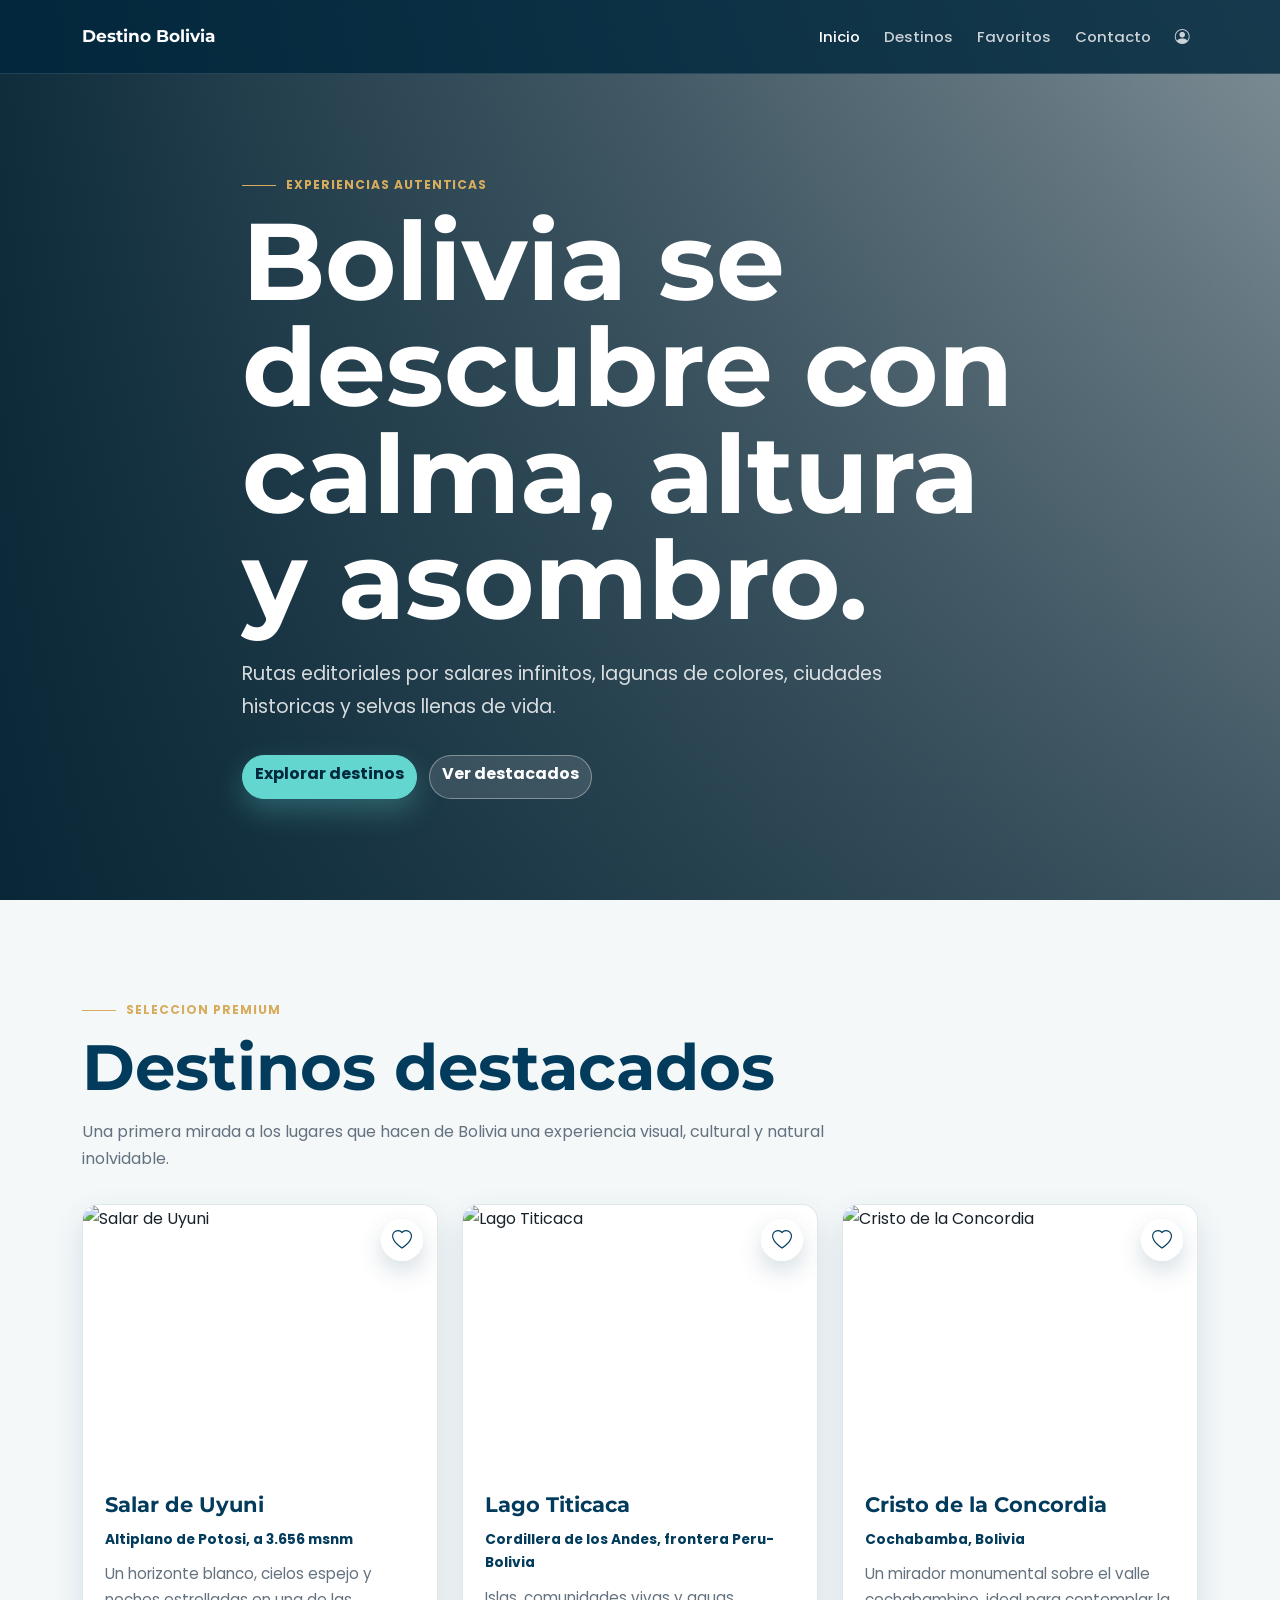
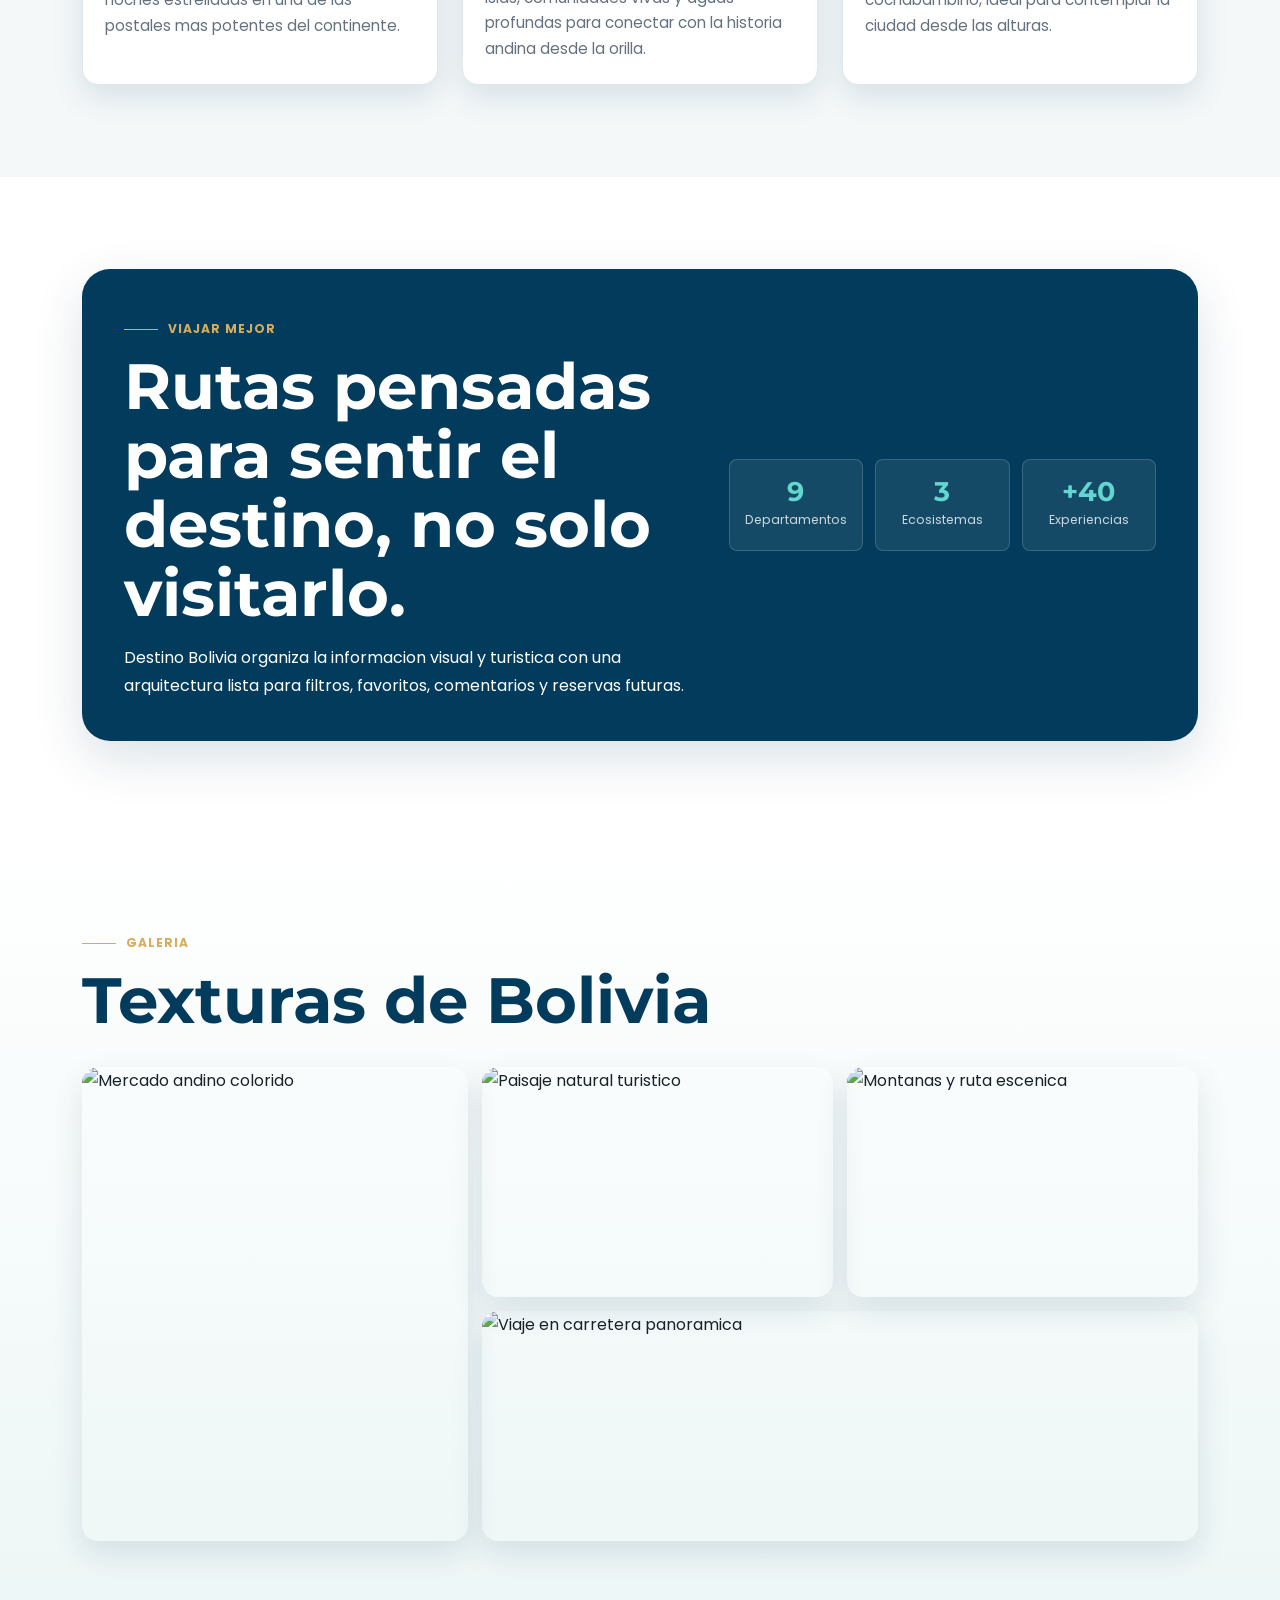
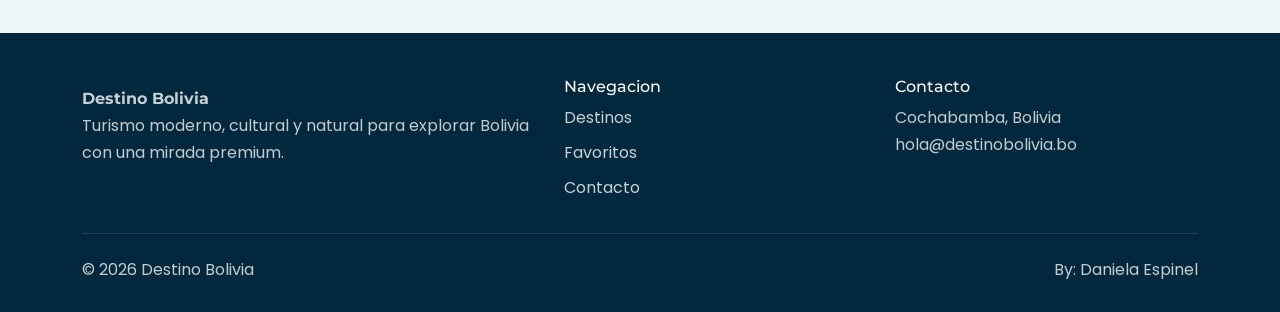
==== index.html @ abcbc20e "segundo comit" ====
<!DOCTYPE html>
<html lang="es">
<head>
  <meta charset="UTF-8">
  <meta name="viewport" content="width=device-width, initial-scale=1.0">
  <meta name="description" content="Destino Bolivia: experiencias turisticas premium por los paisajes, cultura y aventura de Bolivia.">
  <title>Destino Bolivia | Turismo premium</title>
  <link rel="preconnect" href="https://fonts.googleapis.com">
  <link rel="preconnect" href="https://fonts.gstatic.com" crossorigin>
  <link href="https://fonts.googleapis.com/css2?family=Montserrat:wght@500;600;700&family=Poppins:wght@300;400;500;600;700&display=swap" rel="stylesheet">
  <link href="https://cdn.jsdelivr.net/npm/bootstrap@5.3.3/dist/css/bootstrap.min.css" rel="stylesheet">
  <link href="https://cdn.jsdelivr.net/npm/bootstrap-icons@1.11.3/font/bootstrap-icons.min.css" rel="stylesheet">
  <link rel="stylesheet" href="css/style.css">
  <link rel="stylesheet" href="css/animations.css">
  <link rel="stylesheet" href="css/responsive.css">
</head>
<body>
  <header class="site-header">
    <nav class="navbar navbar-expand-lg navbar-dark site-nav fixed-top" data-bs-theme="dark">
      <div class="container">
        <a class="navbar-brand site-nav__brand" href="index.html">Destino Bolivia</a>
        <button class="navbar-toggler site-nav__toggle" type="button" data-bs-toggle="collapse" data-bs-target="#mainNavbar" aria-controls="mainNavbar" aria-expanded="false" aria-label="Abrir navegacion">
          <span class="navbar-toggler-icon"></span>
        </button>
        <div class="collapse navbar-collapse site-nav__menu" id="mainNavbar">
          <ul class="navbar-nav ms-auto align-items-lg-center gap-lg-2">
            <li class="nav-item"><a class="nav-link" href="index.html">Inicio</a></li>
            <li class="nav-item"><a class="nav-link" href="destinos.html">Destinos</a></li>
            <li class="nav-item"><a class="nav-link" href="favoritos.html">Favoritos</a></li>
            <li class="nav-item"><a class="nav-link" href="contacto.html">Contacto</a></li>
            <li class="nav-item">
              <button class="nav-link nav-user-button js-login-trigger" type="button" data-bs-toggle="modal" data-bs-target="#loginModal" aria-label="Iniciar sesion">
                <i class="bi bi-person-circle" aria-hidden="true"></i>
              </button>
            </li>
          </ul>
        </div>
      </div>
    </nav>
  </header>

  <main>
    <section class="hero hero--home">
      <div class="hero__media" role="img" aria-label="Salar de Uyuni durante el atardecer"></div>
      <div class="hero__overlay"></div>
      <div class="container hero__content reveal-up">
        <span class="section-kicker">Experiencias autenticas</span>
        <h1 class="hero__title">Bolivia se descubre con calma, altura y asombro.</h1>
        <p class="hero__text">Rutas editoriales por salares infinitos, lagunas de colores, ciudades historicas y selvas llenas de vida.</p>
        <div class="hero__actions">
          <a href="destinos.html" class="btn btn-brand">Explorar destinos</a>
          <a href="#destacados" class="btn btn-glass">Ver destacados</a>
        </div>
      </div>
    </section>

    <section class="section section--soft" id="destacados">
      <div class="container">
        <div class="section__header">
          <span class="section-kicker">Seleccion premium</span>
          <h2 class="section__title">Destinos destacados</h2>
          <p class="section__lead">Una primera mirada a los lugares que hacen de Bolivia una experiencia visual, cultural y natural inolvidable.</p>
        </div>
        <div class="row g-4">
          <div class="col-12 col-md-6 col-xl-4">
            <article class="destination-card">
              <img class="destination-card__image" src="https://images.unsplash.com/photo-1547234935-80c7145ec969?auto=format&fit=crop&w=900&q=80" alt="Salar de Uyuni">
              <div class="destination-card__body">
                <div class="destination-card__header">
                  <h3 class="destination-card__title">Salar de Uyuni</h3>
                  <button class="btn-icon js-favorite" type="button" data-destination-id="salar-uyuni" data-destination-name="Salar de Uyuni" aria-label="Agregar Salar de Uyuni a favoritos" aria-pressed="false">
                    <i class="bi bi-heart" aria-hidden="true"></i>
                  </button>
                </div>
                <p class="destination-card__location">Altiplano de Potosi, a 3.656 msnm</p>
                <p class="destination-card__text">Un horizonte blanco, cielos espejo y noches estrelladas en una de las postales mas potentes del continente.</p>
              </div>
            </article>
          </div>
          <div class="col-12 col-md-6 col-xl-4">
            <article class="destination-card">
              <img class="destination-card__image" src="https://images.unsplash.com/photo-1580619305218-8423a7ef79b4?auto=format&fit=crop&w=900&q=80" alt="Lago Titicaca">
              <div class="destination-card__body">
                <div class="destination-card__header">
                  <h3 class="destination-card__title">Lago Titicaca</h3>
                  <button class="btn-icon js-favorite" type="button" data-destination-id="lago-titicaca" data-destination-name="Lago Titicaca" aria-label="Agregar Lago Titicaca a favoritos" aria-pressed="false">
                    <i class="bi bi-heart" aria-hidden="true"></i>
                  </button>
                </div>
                <p class="destination-card__location">Cordillera de los Andes, frontera Peru-Bolivia</p>
                <p class="destination-card__text">Islas, comunidades vivas y aguas profundas para conectar con la historia andina desde la orilla.</p>
              </div>
            </article>
          </div>
          <div class="col-12 col-md-6 col-xl-4">
            <article class="destination-card">
              <img class="destination-card__image" src="https://images.unsplash.com/photo-1599930113854-d6d7fd521f10?auto=format&fit=crop&w=900&q=80" alt="Cristo de la Concordia">
              <div class="destination-card__body">
                <div class="destination-card__header">
                  <h3 class="destination-card__title">Cristo de la Concordia</h3>
                  <button class="btn-icon js-favorite" type="button" data-destination-id="cristo-concordia" data-destination-name="Cristo de la Concordia" aria-label="Agregar Cristo de la Concordia a favoritos" aria-pressed="false">
                    <i class="bi bi-heart" aria-hidden="true"></i>
                  </button>
                </div>
                <p class="destination-card__location">Cochabamba, Bolivia</p>
                <p class="destination-card__text">Un mirador monumental sobre el valle cochabambino, ideal para contemplar la ciudad desde las alturas.</p>
              </div>
            </article>
          </div>
        </div>
      </div>
    </section>

    <section class="section">
      <div class="container">
        <div class="info-band">
          <div class="info-band__content">
            <span class="section-kicker">Viajar mejor</span>
            <h2 class="section__title">Rutas pensadas para sentir el destino, no solo visitarlo.</h2>
            <p class="section__lead">Destino Bolivia organiza la informacion visual y turistica con una arquitectura lista para filtros, favoritos, comentarios y reservas futuras.</p>
          </div>
          <div class="info-band__stats">
            <div class="stat-item">
              <strong>9</strong>
              <span>Departamentos</span>
            </div>
            <div class="stat-item">
              <strong>3</strong>
              <span>Ecosistemas</span>
            </div>
            <div class="stat-item">
              <strong>+40</strong>
              <span>Experiencias</span>
            </div>
          </div>
        </div>
      </div>
    </section>

    <section class="section section--gallery">
      <div class="container">
        <div class="section__header">
          <span class="section-kicker">Galeria</span>
          <h2 class="section__title">Texturas de Bolivia</h2>
        </div>
        <div class="gallery-grid">
          <img class="gallery-grid__item gallery-grid__item--tall" src="https://images.unsplash.com/photo-1544735716-392fe2489ffa?auto=format&fit=crop&w=800&q=80" alt="Mercado andino colorido">
          <img class="gallery-grid__item" src="https://images.unsplash.com/photo-1500530855697-b586d89ba3ee?auto=format&fit=crop&w=800&q=80" alt="Paisaje natural turistico">
          <img class="gallery-grid__item" src="https://images.unsplash.com/photo-1501785888041-af3ef285b470?auto=format&fit=crop&w=800&q=80" alt="Montanas y ruta escenica">
          <img class="gallery-grid__item gallery-grid__item--wide" src="https://images.unsplash.com/photo-1530789253388-582c481c54b0?auto=format&fit=crop&w=1000&q=80" alt="Viaje en carretera panoramica">
        </div>
      </div>
    </section>
  </main>

  <div class="modal fade" id="loginModal" tabindex="-1" aria-labelledby="loginModalLabel" aria-hidden="true">
    <div class="modal-dialog modal-dialog-centered">
      <div class="modal-content">
        <div class="modal-header">
          <h2 class="modal-title fs-5" id="loginModalLabel">Iniciar Sesión</h2>
          <button type="button" class="btn-close" data-bs-dismiss="modal" aria-label="Cerrar"></button>
        </div>
        <form class="modal-body">
          <div class="mb-3">
            <label class="form-label" for="loginUserIndex">Nombre de usuario</label>
            <input class="form-control" type="text" id="loginUserIndex" name="usuario" autocomplete="username" required>
          </div>
          <div>
            <label class="form-label" for="loginPasswordIndex">Contraseña</label>
            <input class="form-control" type="password" id="loginPasswordIndex" name="password" autocomplete="current-password" required>
          </div>
        </form>
        <div class="modal-footer">
          <button type="button" class="btn btn-outline-brand" data-bs-dismiss="modal">Cancelar</button>
          <button type="button" class="btn btn-brand" data-bs-dismiss="modal">Ingresar</button>
        </div>
      </div>
    </div>
  </div>

  <footer class="site-footer">
    <div class="container">
      <div class="site-footer__grid">
        <div>
          <a class="site-footer__brand" href="index.html">Destino Bolivia</a>
          <p>Turismo moderno, cultural y natural para explorar Bolivia con una mirada premium.</p>
        </div>
        <div>
          <h3>Navegacion</h3>
          <a href="destinos.html">Destinos</a>
          <a href="favoritos.html">Favoritos</a>
          <a href="contacto.html">Contacto</a>
        </div>
        <div>
          <h3>Contacto</h3>
          <p>Cochabamba, Bolivia<br>hola@destinobolivia.bo</p>
        </div>
      </div>
      <div class="site-footer__bottom">
        <span>&copy; 2026 Destino Bolivia</span>
        <span>By: Daniela Espinel</span>
      </div>
    </div>
  </footer>

  <script src="https://cdn.jsdelivr.net/npm/bootstrap@5.3.3/dist/js/bootstrap.bundle.min.js"></script>
  <script src="js/data.js"></script>
  <script src="js/app.js"></script>
  <script src="js/favoritos.js"></script>
</body>
</html>
---- css/style.css ----
:root {
  --color-primary: #023b5b;
  --color-primary-dark: #01283d;
  --color-turquoise: #62d6cf;
  --color-gold: #d7ad5d;
  --color-white: #ffffff;
  --color-ink: #18222b;
  --color-muted: #64727f;
  --color-soft: #f4f8f9;
  --color-border: rgba(2, 59, 91, 0.12);
  --font-body: "Poppins", sans-serif;
  --font-heading: "Montserrat", sans-serif;
  --shadow-soft: 0 18px 50px rgba(2, 59, 91, 0.14);
  --shadow-card: 0 12px 32px rgba(2, 59, 91, 0.12);
  --radius-sm: 8px;
  --radius-md: 16px;
  --radius-lg: 28px;
  --nav-height: 74px;
}

* {
  box-sizing: border-box;
}

html {
  scroll-behavior: smooth;
}

body {
  margin: 0;
  overflow-x: hidden;
  background: var(--color-white);
  color: var(--color-ink);
  font-family: var(--font-body);
  line-height: 1.7;
}

img {
  display: block;
  max-width: 100%;
}

a {
  color: inherit;
  text-decoration: none;
}

::selection {
  background: var(--color-turquoise);
  color: var(--color-primary-dark);
}

.section {
  padding: 72px 0;
}

.section--soft {
  background: var(--color-soft);
}

.section--gallery {
  background: linear-gradient(180deg, var(--color-white), #edf6f6);
}

.section__header {
  max-width: 760px;
  margin-bottom: 32px;
}

.section__title {
  margin: 0;
  color: var(--color-primary);
  font-family: var(--font-heading);
  font-size: clamp(2rem, 7vw, 4rem);
  font-weight: 700;
  line-height: 1.08;
}

.section__lead {
  margin: 16px 0 0;
  color: var(--color-muted);
  font-size: 1rem;
}

.section-kicker {
  display: inline-flex;
  align-items: center;
  gap: 10px;
  margin-bottom: 12px;
  color: var(--color-gold);
  font-size: 0.76rem;
  font-weight: 700;
  letter-spacing: 0.08em;
  text-transform: uppercase;
}

.section-kicker::before {
  width: 34px;
  height: 1px;
  background: currentColor;
  content: "";
}

.min-vh-60 {
  min-height: 60vh;
}

/* Navigation */
.site-nav {
  min-height: var(--nav-height);
  background: rgba(1, 40, 61, 0.82);
  border-bottom: 1px solid rgba(255, 255, 255, 0.12);
  backdrop-filter: blur(18px);
}

.site-nav__brand,
.site-footer__brand {
  color: var(--color-white);
  font-family: var(--font-heading);
  font-weight: 700;
}

.site-nav__brand {
  font-size: 1.05rem;
}

.site-nav .nav-link {
  color: rgba(255, 255, 255, 0.78);
  font-size: 0.93rem;
  font-weight: 500;
}

.site-nav .nav-link:hover,
.site-nav .nav-link.active {
  color: var(--color-white);
}

.site-nav--scrolled {
  background: rgba(1, 40, 61, 0.94);
  box-shadow: 0 10px 34px rgba(1, 40, 61, 0.22);
}

.site-nav__toggle {
  border-color: rgba(255, 255, 255, 0.28);
}

/* Buttons */
.btn {
  min-height: 44px;
  border-radius: 999px;
  font-weight: 700;
}

.btn-brand {
  border: 1px solid var(--color-turquoise);
  background: var(--color-turquoise);
  color: var(--color-primary-dark);
  box-shadow: 0 12px 28px rgba(98, 214, 207, 0.28);
}

.btn-brand:hover {
  border-color: var(--color-gold);
  background: var(--color-gold);
  color: var(--color-primary-dark);
}

.btn-glass {
  border: 1px solid rgba(255, 255, 255, 0.36);
  background: rgba(255, 255, 255, 0.12);
  color: var(--color-white);
  backdrop-filter: blur(12px);
}

.btn-glass:hover {
  background: rgba(255, 255, 255, 0.22);
  color: var(--color-white);
}

.btn-outline-brand {
  border: 1px solid var(--color-primary);
  color: var(--color-primary);
}

.btn-outline-brand:hover {
  background: var(--color-primary);
  color: var(--color-white);
}

.nav-user-button {
  display: inline-flex;
  align-items: center;
  justify-content: center;
  border: 0;
  background: transparent;
  font-size: 1.35rem;
}

.nav-user-button i {
  pointer-events: none;
}

.btn-icon {
  position: absolute;
  top: 14px;
  right: 14px;
  z-index: 2;
  display: grid;
  place-items: center;
  width: 42px;
  height: 42px;
  padding: 0;
  border: 0;
  border-radius: 50%;
  background: rgba(255, 255, 255, 0.92);
  color: var(--color-primary);
  box-shadow: 0 10px 24px rgba(2, 59, 91, 0.18);
  font-size: 1.25rem;
  line-height: 1;
  backdrop-filter: blur(10px);
}

.btn-icon.is-active {
  color: #d9273e;
}

.btn-icon i {
  pointer-events: none;
}

/* Hero */
.hero {
  position: relative;
  min-height: 100svh;
  display: grid;
  align-items: center;
  padding: calc(var(--nav-height) + 48px) 0 56px;
  color: var(--color-white);
  isolation: isolate;
}

.hero__media,
.hero__overlay {
  position: absolute;
  inset: 0;
  z-index: -2;
}

.hero__media {
  background-image: url("https://images.unsplash.com/photo-1547234935-80c7145ec969?auto=format&fit=crop&w=1800&q=80");
  background-position: center;
  background-size: cover;
}

.hero__overlay {
  z-index: -1;
  background:
    linear-gradient(90deg, rgba(1, 32, 48, 0.9) 0%, rgba(1, 32, 48, 0.58) 48%, rgba(1, 32, 48, 0.2) 100%),
    linear-gradient(180deg, rgba(1, 32, 48, 0.38), rgba(1, 32, 48, 0.7));
}

.hero__content {
  max-width: 820px;
}

.hero__title {
  margin: 0;
  font-family: var(--font-heading);
  font-size: clamp(2.7rem, 13vw, 6.8rem);
  font-weight: 700;
  line-height: 0.98;
}

.hero__text {
  max-width: 650px;
  margin: 24px 0 0;
  color: rgba(255, 255, 255, 0.82);
  font-size: clamp(1rem, 3.5vw, 1.2rem);
}

.hero__actions {
  display: flex;
  flex-wrap: wrap;
  gap: 12px;
  margin-top: 32px;
}

/* Cards */
.destination-card {
  position: relative;
  height: 100%;
  overflow: hidden;
  border: 1px solid var(--color-border);
  border-radius: var(--radius-md);
  background: var(--color-white);
  box-shadow: var(--shadow-card);
}

.destination-card__image {
  width: 100%;
  aspect-ratio: 4 / 3;
  object-fit: cover;
}

.destination-card__body {
  padding: 22px;
}

.destination-card__header {
  display: flex;
  align-items: flex-start;
  justify-content: space-between;
  gap: 14px;
}

.destination-card__tag {
  color: var(--color-gold);
  font-size: 0.76rem;
  font-weight: 700;
  text-transform: uppercase;
}

.destination-card__title {
  margin: 0 0 10px;
  color: var(--color-primary);
  font-family: var(--font-heading);
  font-size: 1.3rem;
  font-weight: 700;
}

.destination-card__location {
  margin: 0 0 10px;
  color: var(--color-primary);
  font-size: 0.86rem;
  font-weight: 700;
}

.destination-card__text {
  margin: 0;
  color: var(--color-muted);
  font-size: 0.95rem;
}

.destination-card__link {
  display: inline-flex;
  margin-top: 18px;
  color: var(--color-primary);
  font-weight: 700;
}

.destination-card__actions {
  display: flex;
  align-items: center;
  justify-content: space-between;
  gap: 12px;
  margin-top: 20px;
}

/* Informative blocks */
.glass-panel {
  border: 1px solid rgba(255, 255, 255, 0.48);
  background: rgba(255, 255, 255, 0.72);
  box-shadow: var(--shadow-soft);
  backdrop-filter: blur(18px);
}

.info-band {
  display: grid;
  gap: 28px;
  padding: 28px;
  border-radius: var(--radius-lg);
  background: var(--color-primary);
  color: var(--color-white);
  box-shadow: var(--shadow-soft);
}

.info-band .section__title,
.info-band .section__lead {
  color: var(--color-white);
}

.info-band__stats {
  display: grid;
  grid-template-columns: repeat(3, 1fr);
  gap: 12px;
}

.stat-item {
  min-width: 0;
  padding: 18px 12px;
  border: 1px solid rgba(255, 255, 255, 0.16);
  border-radius: var(--radius-sm);
  background: rgba(255, 255, 255, 0.08);
  text-align: center;
}

.stat-item strong {
  display: block;
  color: var(--color-turquoise);
  font-family: var(--font-heading);
  font-size: 1.7rem;
  line-height: 1;
}

.stat-item span {
  color: rgba(255, 255, 255, 0.78);
  font-size: 0.78rem;
}

.gallery-grid {
  display: grid;
  grid-template-columns: 1fr;
  gap: 14px;
}

.gallery-grid__item {
  width: 100%;
  min-height: 230px;
  border-radius: var(--radius-md);
  object-fit: cover;
  box-shadow: var(--shadow-card);
}

/* Inner pages */
.page-hero {
  padding: calc(var(--nav-height) + 72px) 0 64px;
  background:
    linear-gradient(120deg, rgba(2, 59, 91, 0.96), rgba(2, 59, 91, 0.78)),
    url("https://images.unsplash.com/photo-1544735716-392fe2489ffa?auto=format&fit=crop&w=1800&q=80") center / cover;
  color: var(--color-white);
}

.page-hero--compact {
  padding-bottom: 48px;
}

.page-hero__title {
  max-width: 820px;
  margin: 0;
  font-family: var(--font-heading);
  font-size: clamp(2.2rem, 10vw, 5.4rem);
  font-weight: 700;
  line-height: 1;
}

.page-hero__text {
  max-width: 680px;
  margin: 18px 0 0;
  color: rgba(255, 255, 255, 0.82);
}

.destinations-toolbar {
  display: flex;
  flex-direction: column;
  gap: 14px;
  justify-content: space-between;
  margin-bottom: 28px;
  padding: 18px;
  border-radius: var(--radius-md);
  color: var(--color-primary);
  font-weight: 700;
}

.detail-hero {
  position: relative;
  min-height: 72svh;
  display: grid;
  align-items: end;
  padding: calc(var(--nav-height) + 72px) 0 56px;
  color: var(--color-white);
  isolation: isolate;
}

.detail-hero__image {
  position: absolute;
  inset: 0;
  z-index: -2;
  background: url("https://images.unsplash.com/photo-1547234935-80c7145ec969?auto=format&fit=crop&w=1800&q=80") center / cover;
}

.detail-hero::after {
  position: absolute;
  inset: 0;
  z-index: -1;
  background: linear-gradient(180deg, rgba(1, 32, 48, 0.24), rgba(1, 32, 48, 0.92));
  content: "";
}

.detail-hero h1 {
  max-width: 800px;
  margin: 0;
  font-family: var(--font-heading);
  font-size: clamp(3rem, 13vw, 7rem);
  font-weight: 700;
  line-height: 0.95;
}

.detail-hero p {
  max-width: 620px;
  margin: 18px 0 0;
  color: rgba(255, 255, 255, 0.84);
}

.detail-gallery {
  display: grid;
  gap: 14px;
}

.detail-gallery__main,
.detail-gallery__thumbs img {
  width: 100%;
  border-radius: var(--radius-md);
  object-fit: cover;
  box-shadow: var(--shadow-card);
}

.detail-gallery__main {
  aspect-ratio: 4 / 3;
}

.detail-gallery__thumbs {
  display: grid;
  grid-template-columns: repeat(3, 1fr);
  gap: 10px;
}

.detail-gallery__thumbs img {
  aspect-ratio: 1 / 1;
}

.content-block,
.comments-shell,
.booking-card {
  margin-top: 28px;
  padding: 24px;
  border: 1px solid var(--color-border);
  border-radius: var(--radius-md);
  background: var(--color-white);
  box-shadow: var(--shadow-card);
}

.content-block h2,
.comments-shell h2,
.booking-card h2,
.favorites-shell h2 {
  color: var(--color-primary);
  font-family: var(--font-heading);
  font-weight: 700;
}

.feature-list {
  display: grid;
  gap: 14px;
  margin-top: 22px;
}

.feature-list__item {
  padding: 16px;
  border-radius: var(--radius-sm);
  background: var(--color-soft);
}

.feature-list__item strong,
.feature-list__item span {
  display: block;
}

.feature-list__item span,
.comments-shell__empty p,
.booking-card p,
.booking-card li {
  color: var(--color-muted);
}

.booking-card {
  position: sticky;
  top: calc(var(--nav-height) + 22px);
  margin-top: 0;
}

.booking-card ul {
  display: grid;
  gap: 10px;
  margin: 22px 0;
  padding-left: 20px;
}

.favorites-shell {
  display: grid;
  place-items: center;
  max-width: 820px;
  margin: 0 auto;
  padding: 44px 22px;
  border-radius: var(--radius-lg);
  text-align: center;
}

.favorites-shell__icon {
  display: grid;
  place-items: center;
  width: 70px;
  height: 70px;
  margin-bottom: 18px;
  border-radius: 50%;
  background: var(--color-primary);
  color: var(--color-turquoise);
  font-size: 2rem;
}

.favorites-shell p {
  max-width: 560px;
  color: var(--color-muted);
}

.favorites-list {
  display: grid;
  grid-template-columns: repeat(auto-fit, minmax(240px, 1fr));
  gap: 22px;
  width: 100%;
}

.favorite-card .btn {
  margin-top: 18px;
}

.contact-page {
  min-height: 100svh;
  display: grid;
  align-items: center;
  padding: calc(var(--nav-height) + 48px) 0 64px;
  background:
    linear-gradient(120deg, rgba(2, 59, 91, 0.96), rgba(2, 59, 91, 0.62)),
    url("https://images.unsplash.com/photo-1530789253388-582c481c54b0?auto=format&fit=crop&w=1800&q=80") center / cover;
}

.contact-page__intro {
  color: var(--color-white);
}

.contact-page__intro h1 {
  margin: 0;
  font-family: var(--font-heading);
  font-size: clamp(2.4rem, 11vw, 5.2rem);
  font-weight: 700;
  line-height: 1;
}

.contact-page__intro p {
  margin: 20px 0 0;
  color: rgba(255, 255, 255, 0.82);
}

.contact-page__meta {
  display: grid;
  gap: 8px;
  margin-top: 28px;
  color: rgba(255, 255, 255, 0.86);
  font-weight: 600;
}

.contact-form {
  padding: 22px;
  border-radius: var(--radius-md);
}

.contact-form .form-control,
.contact-form .form-select {
  min-height: 50px;
  border: 1px solid rgba(2, 59, 91, 0.14);
  border-radius: var(--radius-sm);
  color: var(--color-ink);
}

.contact-form .form-control:focus,
.contact-form .form-select:focus {
  border-color: var(--color-turquoise);
  box-shadow: 0 0 0 0.25rem rgba(98, 214, 207, 0.22);
}

.contact-form__status {
  min-height: 24px;
  margin: 16px 0 0;
  color: var(--color-primary);
  font-weight: 700;
}

/* Footer */
.site-footer {
  padding: 44px 0 28px;
  background: var(--color-primary-dark);
  color: rgba(255, 255, 255, 0.76);
}

.site-footer__grid {
  display: grid;
  gap: 28px;
}

.site-footer h3 {
  color: var(--color-white);
  font-family: var(--font-heading);
  font-size: 1rem;
}

.site-footer a {
  display: block;
  margin-top: 8px;
  color: rgba(255, 255, 255, 0.78);
}

.site-footer a:hover {
  color: var(--color-turquoise);
}

.site-footer__bottom {
  display: flex;
  flex-direction: column;
  gap: 8px;
  margin-top: 32px;
  padding-top: 22px;
  border-top: 1px solid rgba(255, 255, 255, 0.12);
}
---- css/animations.css ----
.btn,
.destination-card,
.destination-card__image,
.gallery-grid__item,
.site-nav .nav-link,
.js-favorite,
.js-remove-favorite {
  transition: transform 220ms ease, box-shadow 220ms ease, background-color 220ms ease, color 220ms ease, border-color 220ms ease, opacity 220ms ease;
}

.destination-card--interactive:hover,
.destination-card:hover {
  transform: translateY(-6px);
  box-shadow: 0 20px 52px rgba(2, 59, 91, 0.18);
}

.destination-card:hover .destination-card__image {
  transform: scale(1.035);
}

.btn:hover {
  transform: translateY(-2px);
}

.js-favorite:hover,
.js-remove-favorite:hover {
  transform: scale(1.12);
}

.js-favorite.is-active {
  animation: heartBeat 400ms ease;
}

@keyframes heartBeat {
  0%, 100% {
    transform: scale(1);
  }
  25% {
    transform: scale(1.15);
  }
  50% {
    transform: scale(1.05);
  }
}

.gallery-grid__item:hover {
  transform: translateY(-4px);
}

.reveal-up {
  animation: revealUp 760ms ease both;
}

@keyframes revealUp {
  from {
    transform: translateY(22px);
    opacity: 0;
  }

  to {
    transform: translateY(0);
    opacity: 1;
  }
}

@media (prefers-reduced-motion: reduce) {
  *,
  *::before,
  *::after {
    animation-duration: 0.01ms !important;
    animation-iteration-count: 1 !important;
    scroll-behavior: auto !important;
    transition-duration: 0.01ms !important;
  }
}
---- css/responsive.css ----
@media (min-width: 576px) {
  .destinations-toolbar,
  .site-footer__bottom {
    flex-direction: row;
    align-items: center;
    justify-content: space-between;
  }

  .gallery-grid {
    grid-template-columns: repeat(2, 1fr);
  }

  .gallery-grid__item--wide {
    grid-column: span 2;
  }
}

@media (min-width: 768px) {
  .section {
    padding: 92px 0;
  }

  .info-band {
    grid-template-columns: 1.35fr 1fr;
    align-items: center;
    padding: 42px;
  }

  .site-footer__grid {
    grid-template-columns: 1.5fr 1fr 1fr;
  }

  .contact-form {
    padding: 34px;
  }
}

@media (min-width: 992px) {
  .site-nav__menu {
    padding: 0;
    background: transparent;
  }

  .gallery-grid {
    grid-template-columns: 1.1fr 1fr 1fr;
    grid-auto-rows: 230px;
  }

  .gallery-grid__item {
    height: 100%;
    min-height: 0;
  }

  .gallery-grid__item--tall {
    grid-row: span 2;
  }

  .gallery-grid__item--wide {
    grid-column: span 2;
  }
}

@media (max-width: 991.98px) {
  .site-nav__menu {
    margin-top: 14px;
    padding: 14px;
    border: 1px solid rgba(255, 255, 255, 0.12);
    border-radius: 16px;
    background: rgba(1, 40, 61, 0.95);
  }

  .site-nav .nav-link {
    padding: 10px 0;
  }

  .booking-card {
    position: static;
  }
}

@media (max-width: 575.98px) {
  :root {
    --nav-height: 68px;
  }

  .hero__actions .btn {
    width: 100%;
  }

  .info-band__stats {
    grid-template-columns: 1fr;
  }

  .detail-gallery__thumbs {
    grid-template-columns: 1fr;
  }

  .detail-gallery__thumbs img {
    aspect-ratio: 16 / 9;
  }
}
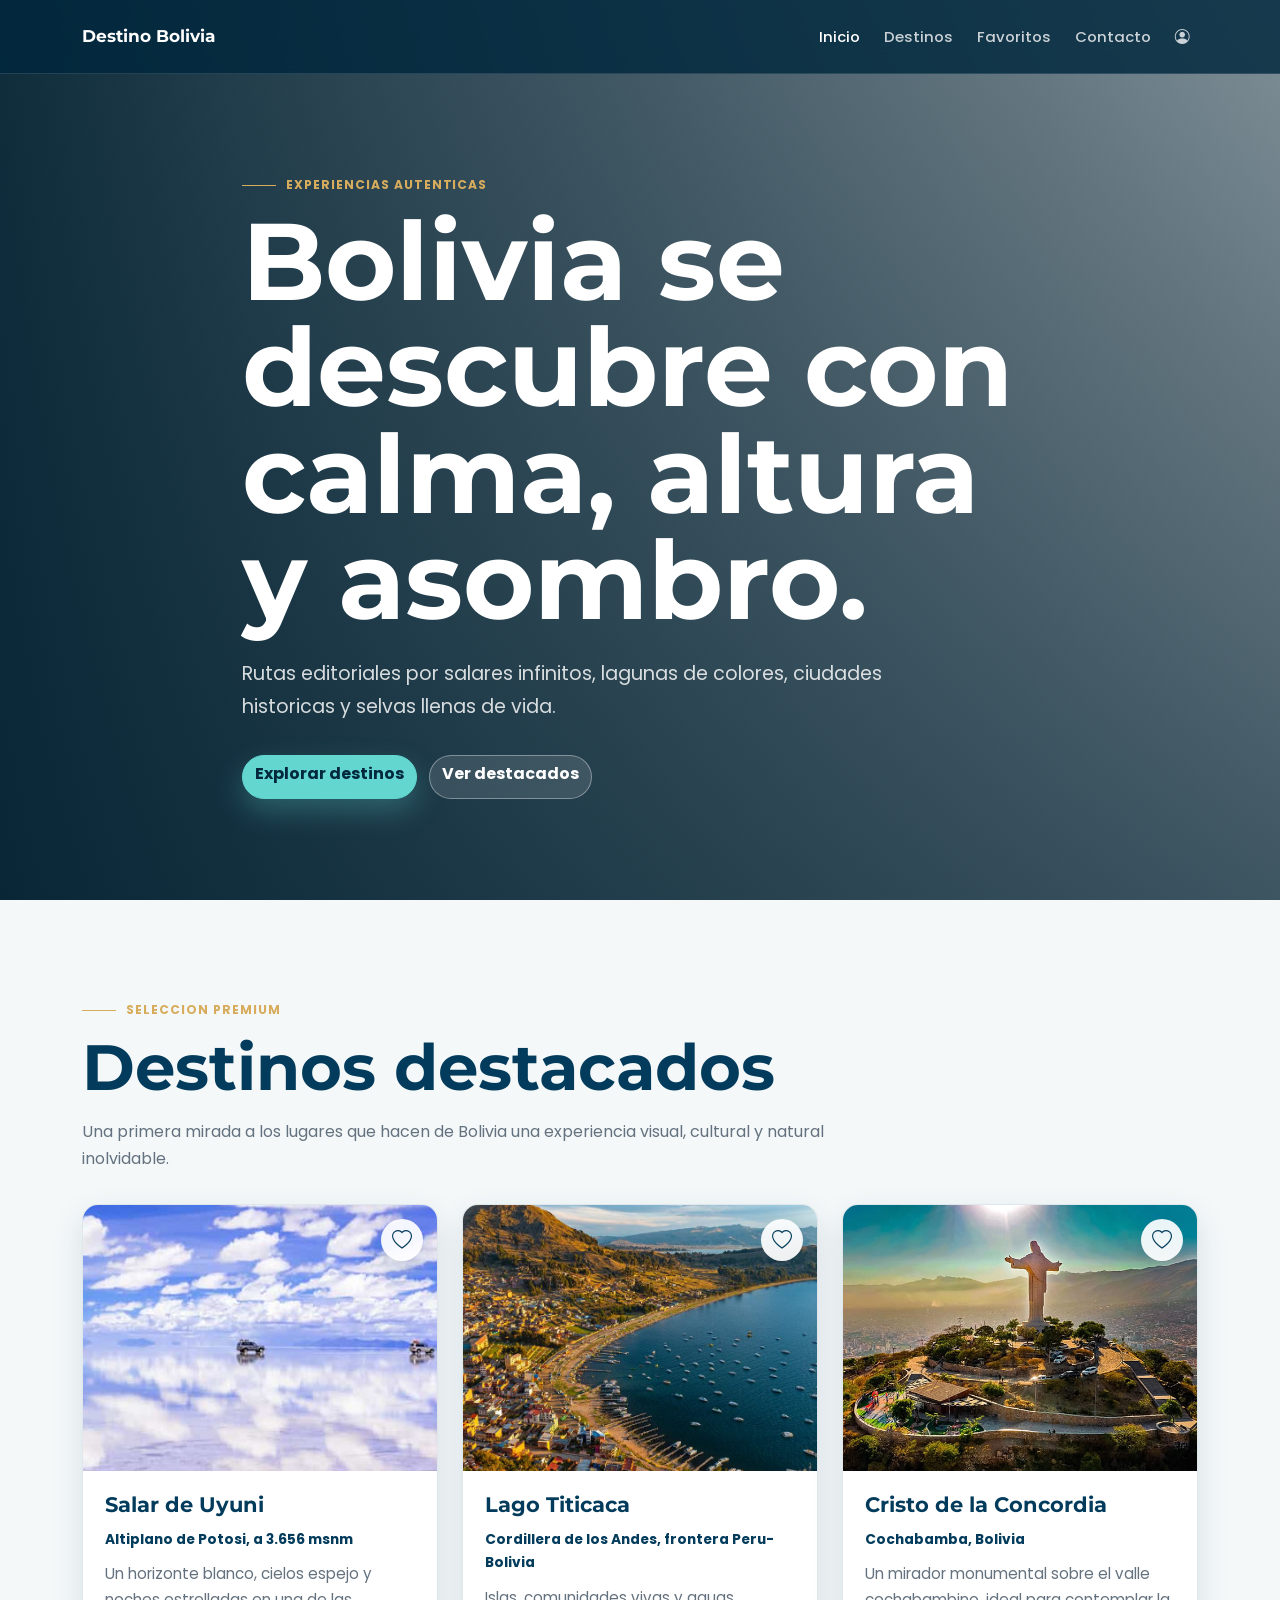
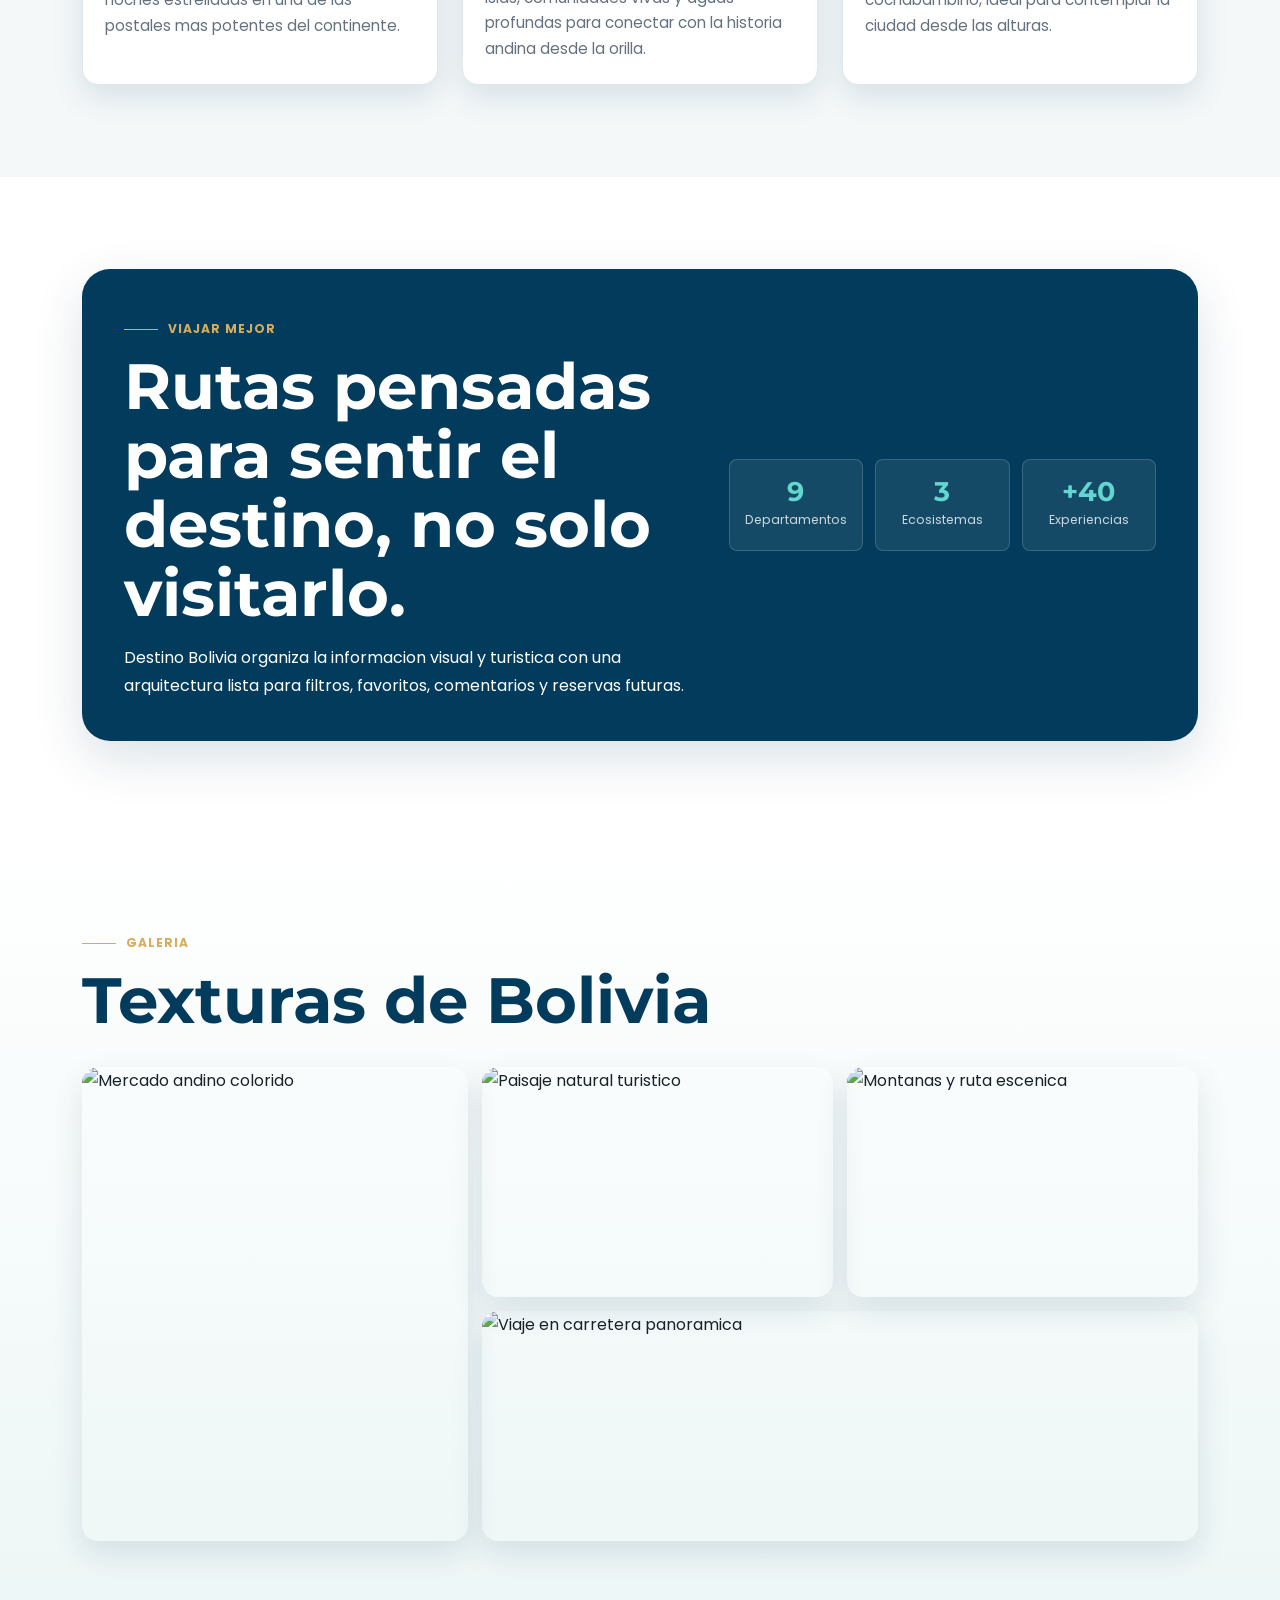
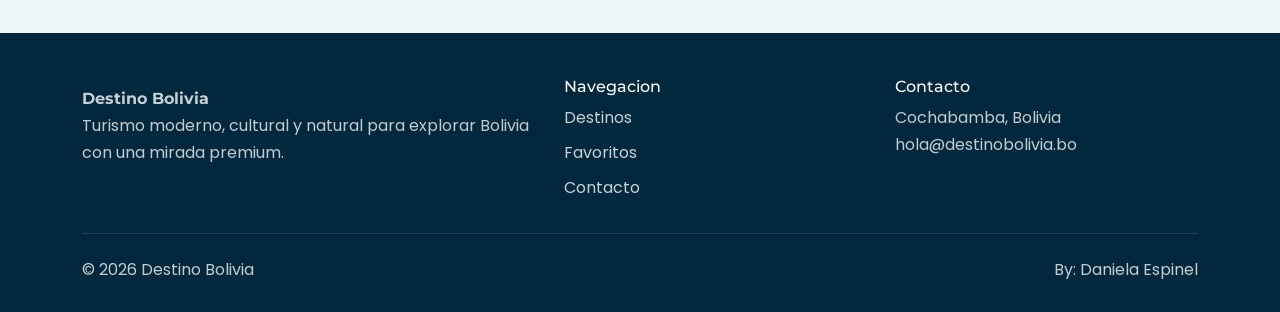
==== commit 9269ba53: "imagenes de destinos turísticos de Bolivia" ====
--- a/index.html
+++ b/index.html
@@ -64,7 +64,7 @@
         <div class="row g-4">
           <div class="col-12 col-md-6 col-xl-4">
             <article class="destination-card">
-              <img class="destination-card__image" src="https://images.unsplash.com/photo-1547234935-80c7145ec969?auto=format&fit=crop&w=900&q=80" alt="Salar de Uyuni">
+              <img class="destination-card__image" src="img/destinos/salar-de-uyuni.jpg" alt="Salar de Uyuni">
               <div class="destination-card__body">
                 <div class="destination-card__header">
                   <h3 class="destination-card__title">Salar de Uyuni</h3>
@@ -79,7 +79,7 @@
           </div>
           <div class="col-12 col-md-6 col-xl-4">
             <article class="destination-card">
-              <img class="destination-card__image" src="https://images.unsplash.com/photo-1580619305218-8423a7ef79b4?auto=format&fit=crop&w=900&q=80" alt="Lago Titicaca">
+              <img class="destination-card__image" src="img/destinos/lago-titicaca.jpg" alt="Lago Titicaca">
               <div class="destination-card__body">
                 <div class="destination-card__header">
                   <h3 class="destination-card__title">Lago Titicaca</h3>
@@ -94,7 +94,7 @@
           </div>
           <div class="col-12 col-md-6 col-xl-4">
             <article class="destination-card">
-              <img class="destination-card__image" src="https://images.unsplash.com/photo-1599930113854-d6d7fd521f10?auto=format&fit=crop&w=900&q=80" alt="Cristo de la Concordia">
+              <img class="destination-card__image" src="img/destinos/cristo-de-la-concordia.jpg" alt="Cristo de la Concordia">
               <div class="destination-card__body">
                 <div class="destination-card__header">
                   <h3 class="destination-card__title">Cristo de la Concordia</h3>
@@ -144,10 +144,10 @@
           <h2 class="section__title">Texturas de Bolivia</h2>
         </div>
         <div class="gallery-grid">
-          <img class="gallery-grid__item gallery-grid__item--tall" src="https://images.unsplash.com/photo-1544735716-392fe2489ffa?auto=format&fit=crop&w=800&q=80" alt="Mercado andino colorido">
-          <img class="gallery-grid__item" src="https://images.unsplash.com/photo-1500530855697-b586d89ba3ee?auto=format&fit=crop&w=800&q=80" alt="Paisaje natural turistico">
-          <img class="gallery-grid__item" src="https://images.unsplash.com/photo-1501785888041-af3ef285b470?auto=format&fit=crop&w=800&q=80" alt="Montanas y ruta escenica">
-          <img class="gallery-grid__item gallery-grid__item--wide" src="https://images.unsplash.com/photo-1530789253388-582c481c54b0?auto=format&fit=crop&w=1000&q=80" alt="Viaje en carretera panoramica">
+          <img class="gallery-grid__item gallery-grid__item--tall" src="img/galeria/mercado-andino-colorido.jpg" alt="Mercado andino colorido">
+          <img class="gallery-grid__item" src="img/galeria/paisaje-natural-turistico.jpg" alt="Paisaje natural turistico">
+          <img class="gallery-grid__item" src="img/galeria/montanas-y-ruta-escenica.jpg" alt="Montanas y ruta escenica">
+          <img class="gallery-grid__item gallery-grid__item--wide" src="img/galeria/viaje-en-carretera Panoramica.jpg" alt="Viaje en carretera panoramica">
         </div>
       </div>
     </section>
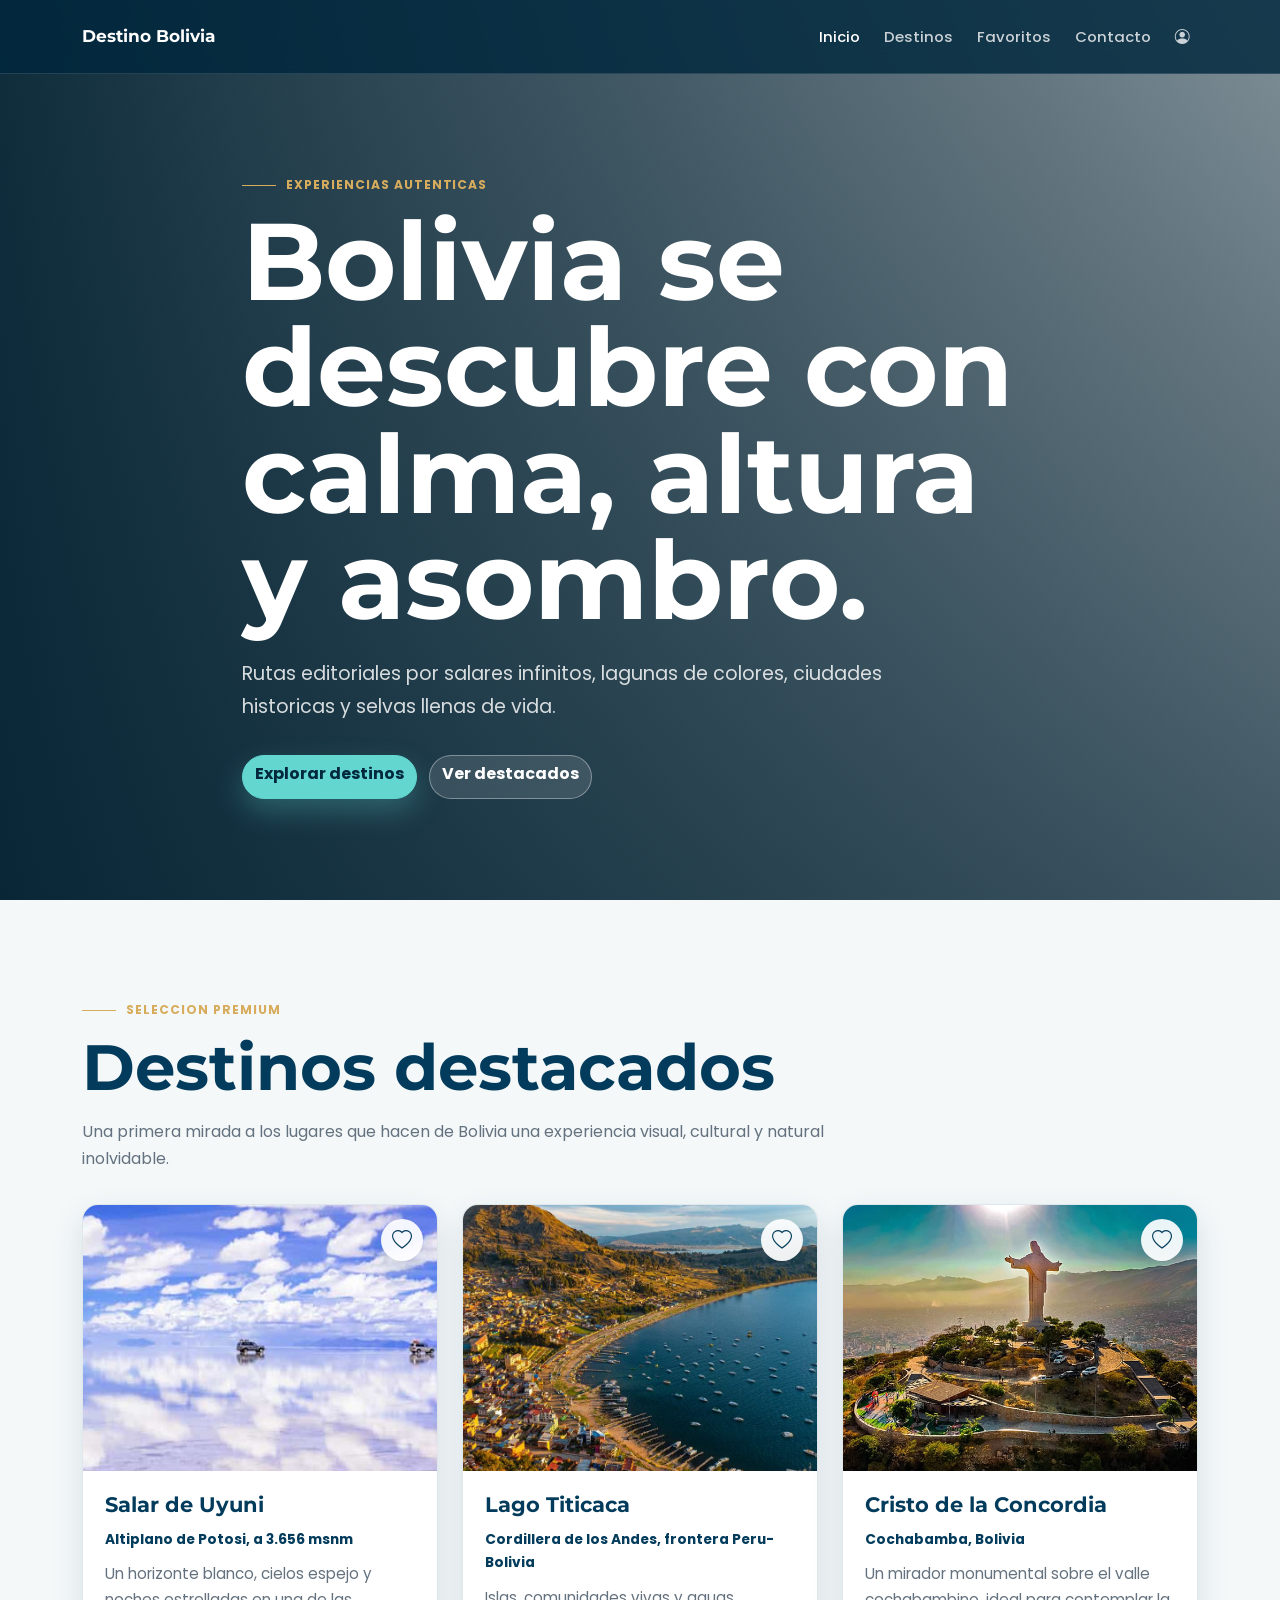
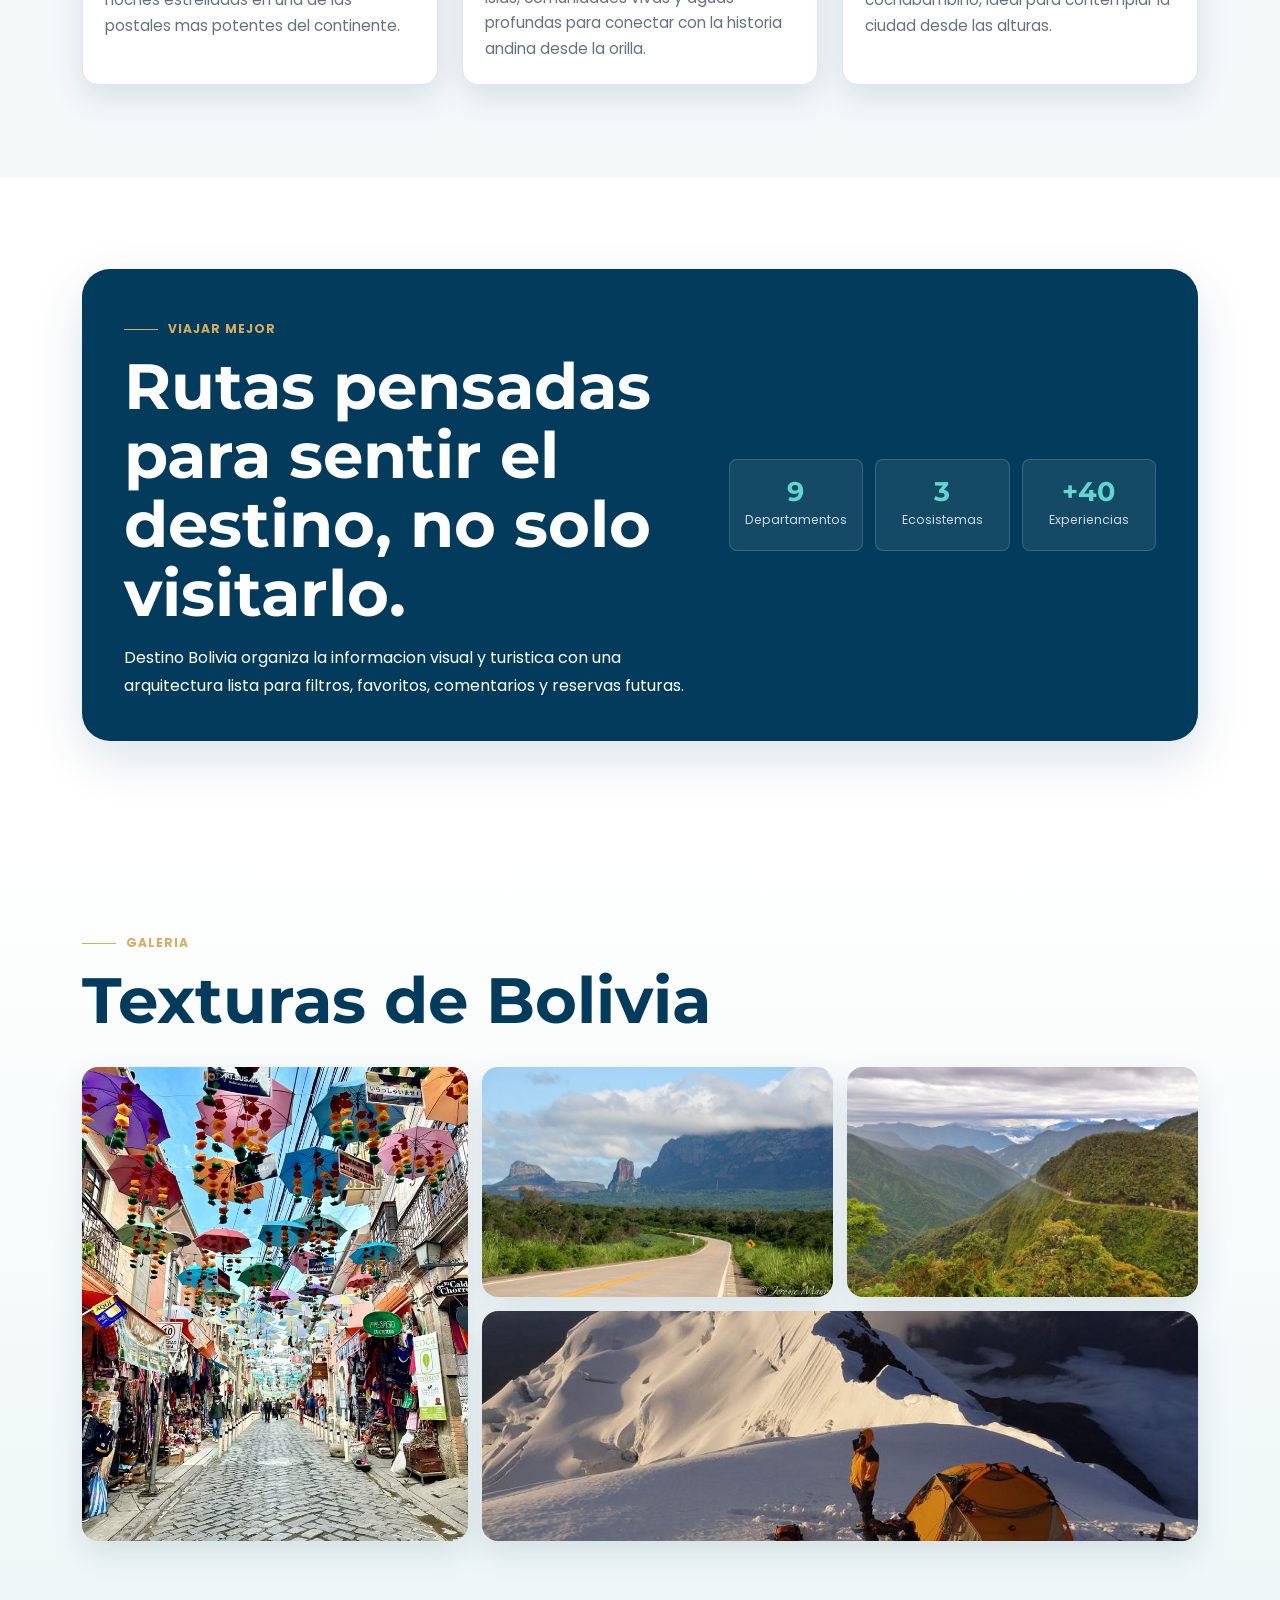
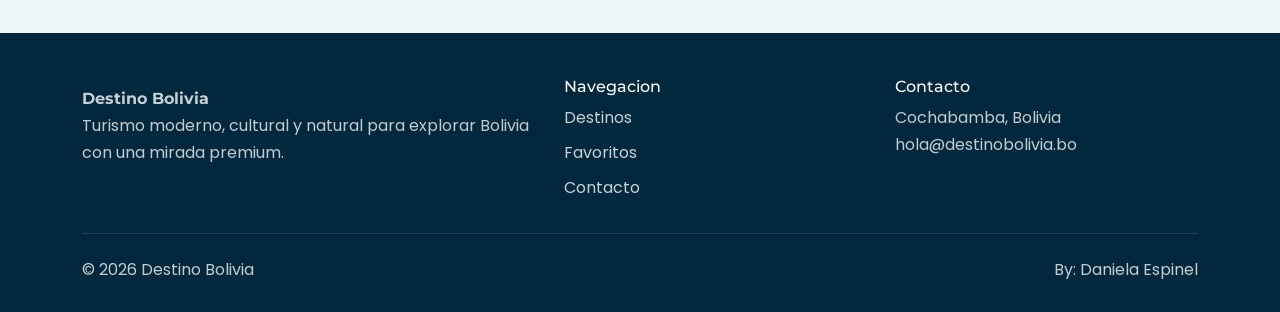
==== commit aa663ed4: "xd" ====
--- a/index.html
+++ b/index.html
@@ -144,10 +144,10 @@
           <h2 class="section__title">Texturas de Bolivia</h2>
         </div>
         <div class="gallery-grid">
-          <img class="gallery-grid__item gallery-grid__item--tall" src="img/galeria/mercado-andino-colorido.jpg" alt="Mercado andino colorido">
-          <img class="gallery-grid__item" src="img/galeria/paisaje-natural-turistico.jpg" alt="Paisaje natural turistico">
-          <img class="gallery-grid__item" src="img/galeria/montanas-y-ruta-escenica.jpg" alt="Montanas y ruta escenica">
-          <img class="gallery-grid__item gallery-grid__item--wide" src="img/galeria/viaje-en-carretera Panoramica.jpg" alt="Viaje en carretera panoramica">
+          <img class="gallery-grid__item gallery-grid__item--tall" src="img/destinos/mercado-andino-colorido.jpg" alt="Mercado andino colorido">
+          <img class="gallery-grid__item" src="img/destinos/paisaje-natural-turisitico.jpg" alt="Paisaje natural turistico">
+          <img class="gallery-grid__item" src="img/destinos/montañas-y-ruta-escenica.jpg" alt="Montanas y ruta escenica">
+          <img class="gallery-grid__item gallery-grid__item--wide" src="img/destinos/viaje-en-carretera-panoramica.jpg" alt="Viaje en carretera panoramica">
         </div>
       </div>
     </section>
